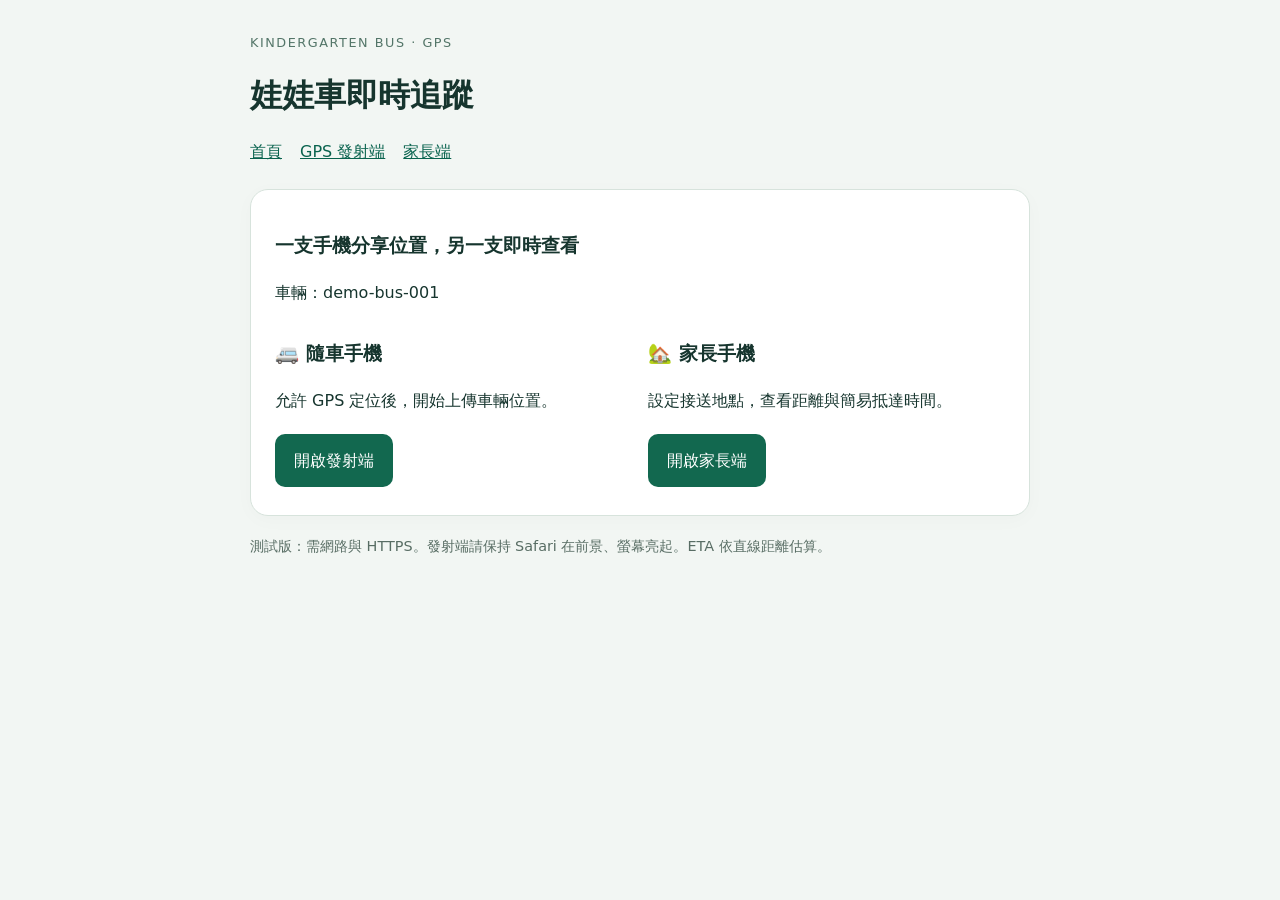
==== index.html @ 8fc5194d "Add files via upload" ====
<!doctype html>
<html lang="zh-Hant"><head><meta charset="utf-8"><meta name="viewport" content="width=device-width,initial-scale=1"><title>娃娃車即時追蹤｜娃娃車 GPS</title><link rel="stylesheet" href="style.css"></head><body><main><header><div class="tag">KINDERGARTEN BUS · GPS</div><h1>娃娃車即時追蹤</h1><nav><a href="index.html">首頁</a><a href="sender.html">GPS 發射端</a><a href="viewer.html">家長端</a></nav></header><noscript>請開啟 JavaScript 以使用定位與即時追蹤。</noscript><section class="card"><h2>一支手機分享位置，另一支即時查看</h2><p>車輛：demo-bus-001</p><div class="grid"><div><h2>🚐 隨車手機</h2><p>允許 GPS 定位後，開始上傳車輛位置。</p><a class="button" href="sender.html">開啟發射端</a></div><div><h2>🏡 家長手機</h2><p>設定接送地點，查看距離與簡易抵達時間。</p><a class="button" href="viewer.html">開啟家長端</a></div></div></section><p class="note">測試版：需網路與 HTTPS。發射端請保持 Safari 在前景、螢幕亮起。ETA 依直線距離估算。</p></main></body></html>
---- style.css ----
:root{font-family:system-ui,-apple-system,"Microsoft JhengHei",sans-serif;color:#16352e;background:#f2f6f3;line-height:1.7}*{box-sizing:border-box}body{margin:0}main{max-width:820px;margin:auto;padding:32px 20px}h1{font-size:2rem;line-height:1.3}h2{font-size:1.2rem}a{color:#09634e}header{margin-bottom:24px}.tag{font-size:.8rem;letter-spacing:.12em;color:#537568}.card{background:white;border:1px solid #d7e3dc;border-radius:18px;padding:24px;margin:18px 0;box-shadow:0 4px 20px #183e2906}.grid{display:grid;grid-template-columns:repeat(2,minmax(0,1fr));gap:16px}.metric{background:#f2f6f3;padding:16px;border-radius:12px}.metric span{display:block;font-size:.85rem;color:#557167}.metric strong{font-size:1.2rem;overflow-wrap:anywhere}button,.button{display:inline-block;border:0;border-radius:10px;padding:13px 19px;background:#12684f;color:white;font:inherit;cursor:pointer;text-decoration:none;margin:4px 6px 4px 0}button.secondary{background:#e4eee8;color:#194f3f}button:disabled{opacity:.45;cursor:default}input{display:block;width:100%;padding:12px;border:1px solid #91ada0;border-radius:8px;font:inherit}label{display:block;margin:10px 0}.status{padding:12px;background:#eaf3ee;border-radius:10px;overflow-wrap:anywhere}.note{font-size:.9rem;color:#586d64}nav{display:flex;gap:18px;flex-wrap:wrap}noscript{color:#a32121}a:focus-visible,button:focus-visible,input:focus-visible{outline:3px solid #c18417;outline-offset:3px}[hidden]{display:none!important}@media(max-width:480px){main{padding:24px 14px}.card{padding:18px}.grid{gap:10px}h1{font-size:1.7rem}}
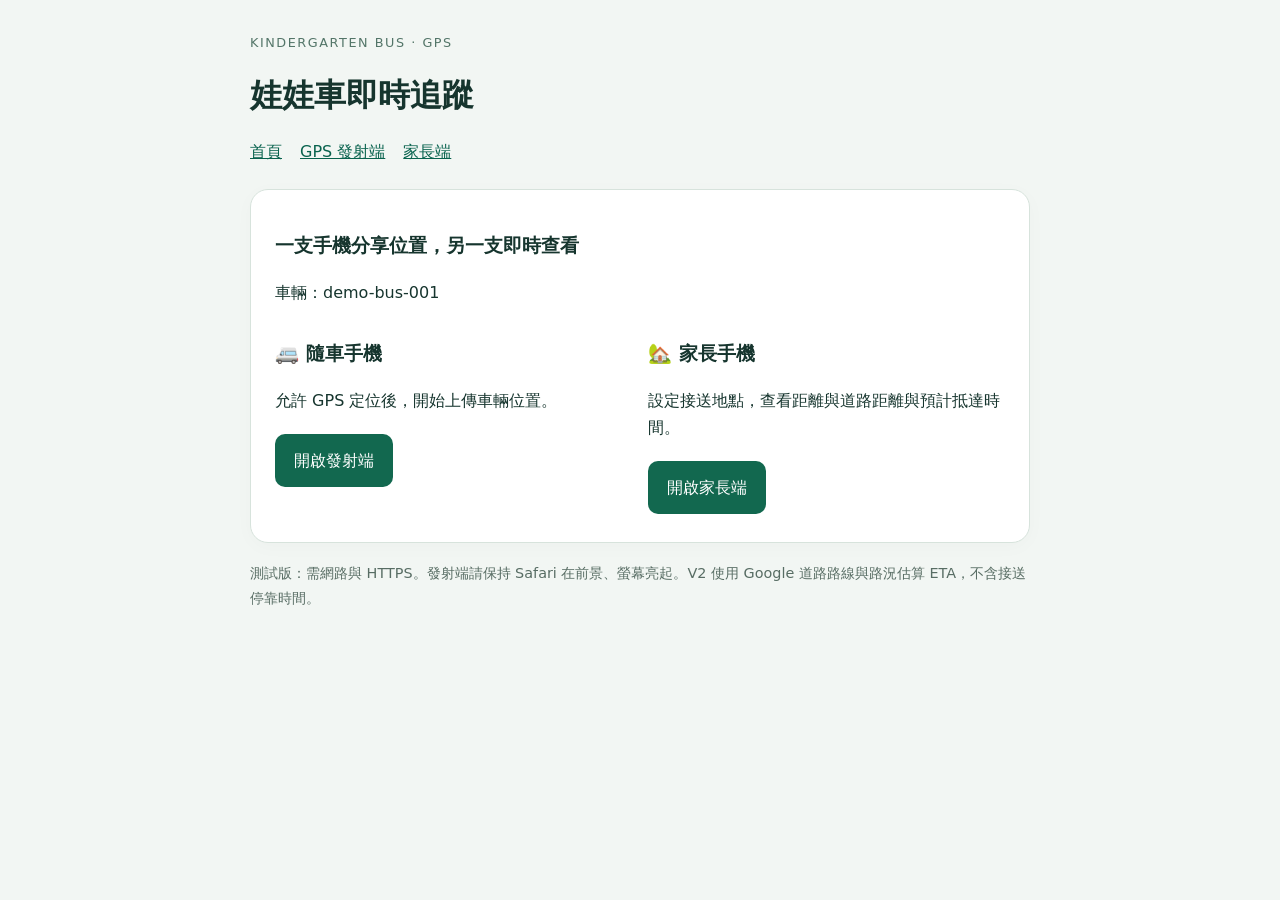
==== commit ecfc673a: "Add files via upload" ====
--- a/index.html
+++ b/index.html
@@ -1,2 +1,2 @@
-<!doctype html>
-<html lang="zh-Hant"><head><meta charset="utf-8"><meta name="viewport" content="width=device-width,initial-scale=1"><title>娃娃車即時追蹤｜娃娃車 GPS</title><link rel="stylesheet" href="style.css"></head><body><main><header><div class="tag">KINDERGARTEN BUS · GPS</div><h1>娃娃車即時追蹤</h1><nav><a href="index.html">首頁</a><a href="sender.html">GPS 發射端</a><a href="viewer.html">家長端</a></nav></header><noscript>請開啟 JavaScript 以使用定位與即時追蹤。</noscript><section class="card"><h2>一支手機分享位置，另一支即時查看</h2><p>車輛：demo-bus-001</p><div class="grid"><div><h2>🚐 隨車手機</h2><p>允許 GPS 定位後，開始上傳車輛位置。</p><a class="button" href="sender.html">開啟發射端</a></div><div><h2>🏡 家長手機</h2><p>設定接送地點，查看距離與簡易抵達時間。</p><a class="button" href="viewer.html">開啟家長端</a></div></div></section><p class="note">測試版：需網路與 HTTPS。發射端請保持 Safari 在前景、螢幕亮起。ETA 依直線距離估算。</p></main></body></html>
+<!doctype html>
+<html lang="zh-Hant"><head><meta charset="utf-8"><meta name="viewport" content="width=device-width,initial-scale=1"><title>娃娃車即時追蹤｜娃娃車 GPS</title><link rel="stylesheet" href="style.css"></head><body><main><header><div class="tag">KINDERGARTEN BUS · GPS</div><h1>娃娃車即時追蹤</h1><nav><a href="index.html">首頁</a><a href="sender.html">GPS 發射端</a><a href="viewer.html">家長端</a></nav></header><noscript>請開啟 JavaScript 以使用定位與即時追蹤。</noscript><section class="card"><h2>一支手機分享位置，另一支即時查看</h2><p>車輛：demo-bus-001</p><div class="grid"><div><h2>🚐 隨車手機</h2><p>允許 GPS 定位後，開始上傳車輛位置。</p><a class="button" href="sender.html">開啟發射端</a></div><div><h2>🏡 家長手機</h2><p>設定接送地點，查看距離與道路距離與預計抵達時間。</p><a class="button" href="viewer.html">開啟家長端</a></div></div></section><p class="note">測試版：需網路與 HTTPS。發射端請保持 Safari 在前景、螢幕亮起。V2 使用 Google 道路路線與路況估算 ETA，不含接送停靠時間。</p></main></body></html>
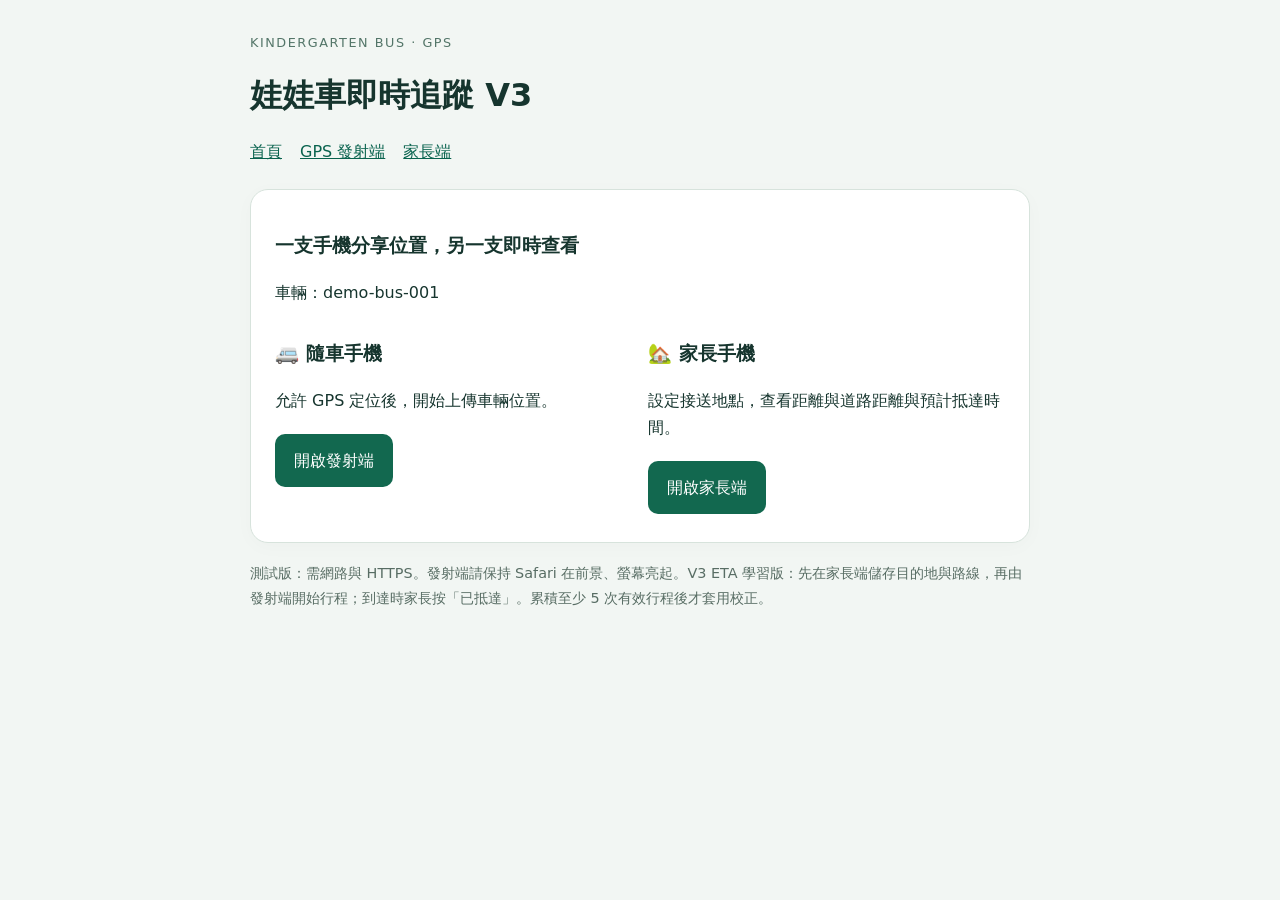
==== commit e4467c59: "Add files via upload" ====
--- a/index.html
+++ b/index.html
@@ -1,2 +1,2 @@
 <!doctype html>
-<html lang="zh-Hant"><head><meta charset="utf-8"><meta name="viewport" content="width=device-width,initial-scale=1"><title>娃娃車即時追蹤｜娃娃車 GPS</title><link rel="stylesheet" href="style.css"></head><body><main><header><div class="tag">KINDERGARTEN BUS · GPS</div><h1>娃娃車即時追蹤</h1><nav><a href="index.html">首頁</a><a href="sender.html">GPS 發射端</a><a href="viewer.html">家長端</a></nav></header><noscript>請開啟 JavaScript 以使用定位與即時追蹤。</noscript><section class="card"><h2>一支手機分享位置，另一支即時查看</h2><p>車輛：demo-bus-001</p><div class="grid"><div><h2>🚐 隨車手機</h2><p>允許 GPS 定位後，開始上傳車輛位置。</p><a class="button" href="sender.html">開啟發射端</a></div><div><h2>🏡 家長手機</h2><p>設定接送地點，查看距離與道路距離與預計抵達時間。</p><a class="button" href="viewer.html">開啟家長端</a></div></div></section><p class="note">測試版：需網路與 HTTPS。發射端請保持 Safari 在前景、螢幕亮起。V2 使用 Google 道路路線與路況估算 ETA，不含接送停靠時間。</p></main></body></html>
+<html lang="zh-Hant"><head><meta charset="utf-8"><meta name="viewport" content="width=device-width,initial-scale=1"><title>娃娃車即時追蹤｜娃娃車 GPS</title><link rel="stylesheet" href="style.css"></head><body><main><header><div class="tag">KINDERGARTEN BUS · GPS</div><h1>娃娃車即時追蹤 V3</h1><nav><a href="index.html">首頁</a><a href="sender.html">GPS 發射端</a><a href="viewer.html">家長端</a></nav></header><noscript>請開啟 JavaScript 以使用定位與即時追蹤。</noscript><section class="card"><h2>一支手機分享位置，另一支即時查看</h2><p>車輛：demo-bus-001</p><div class="grid"><div><h2>🚐 隨車手機</h2><p>允許 GPS 定位後，開始上傳車輛位置。</p><a class="button" href="sender.html">開啟發射端</a></div><div><h2>🏡 家長手機</h2><p>設定接送地點，查看距離與道路距離與預計抵達時間。</p><a class="button" href="viewer.html">開啟家長端</a></div></div></section><p class="note">測試版：需網路與 HTTPS。發射端請保持 Safari 在前景、螢幕亮起。V3 ETA 學習版：先在家長端儲存目的地與路線，再由發射端開始行程；到達時家長按「已抵達」。累積至少 5 次有效行程後才套用校正。</p></main></body></html>
